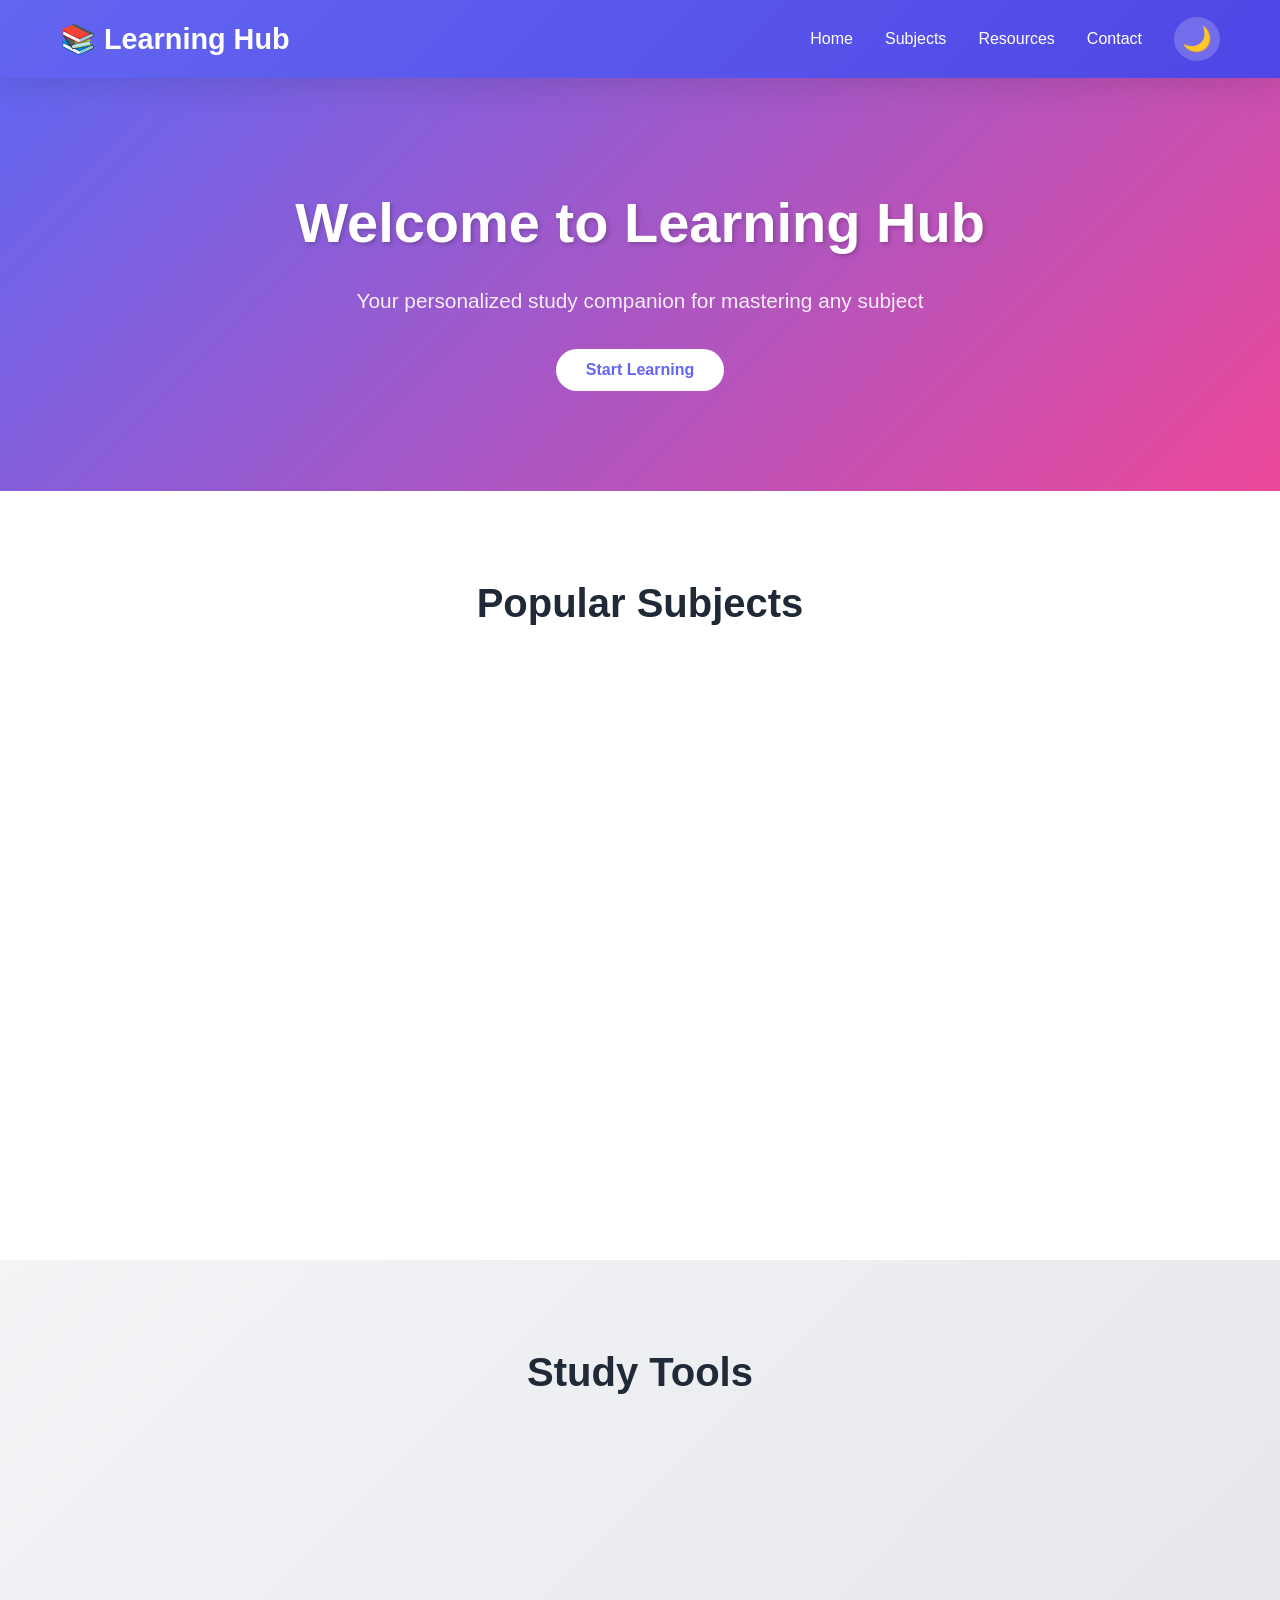
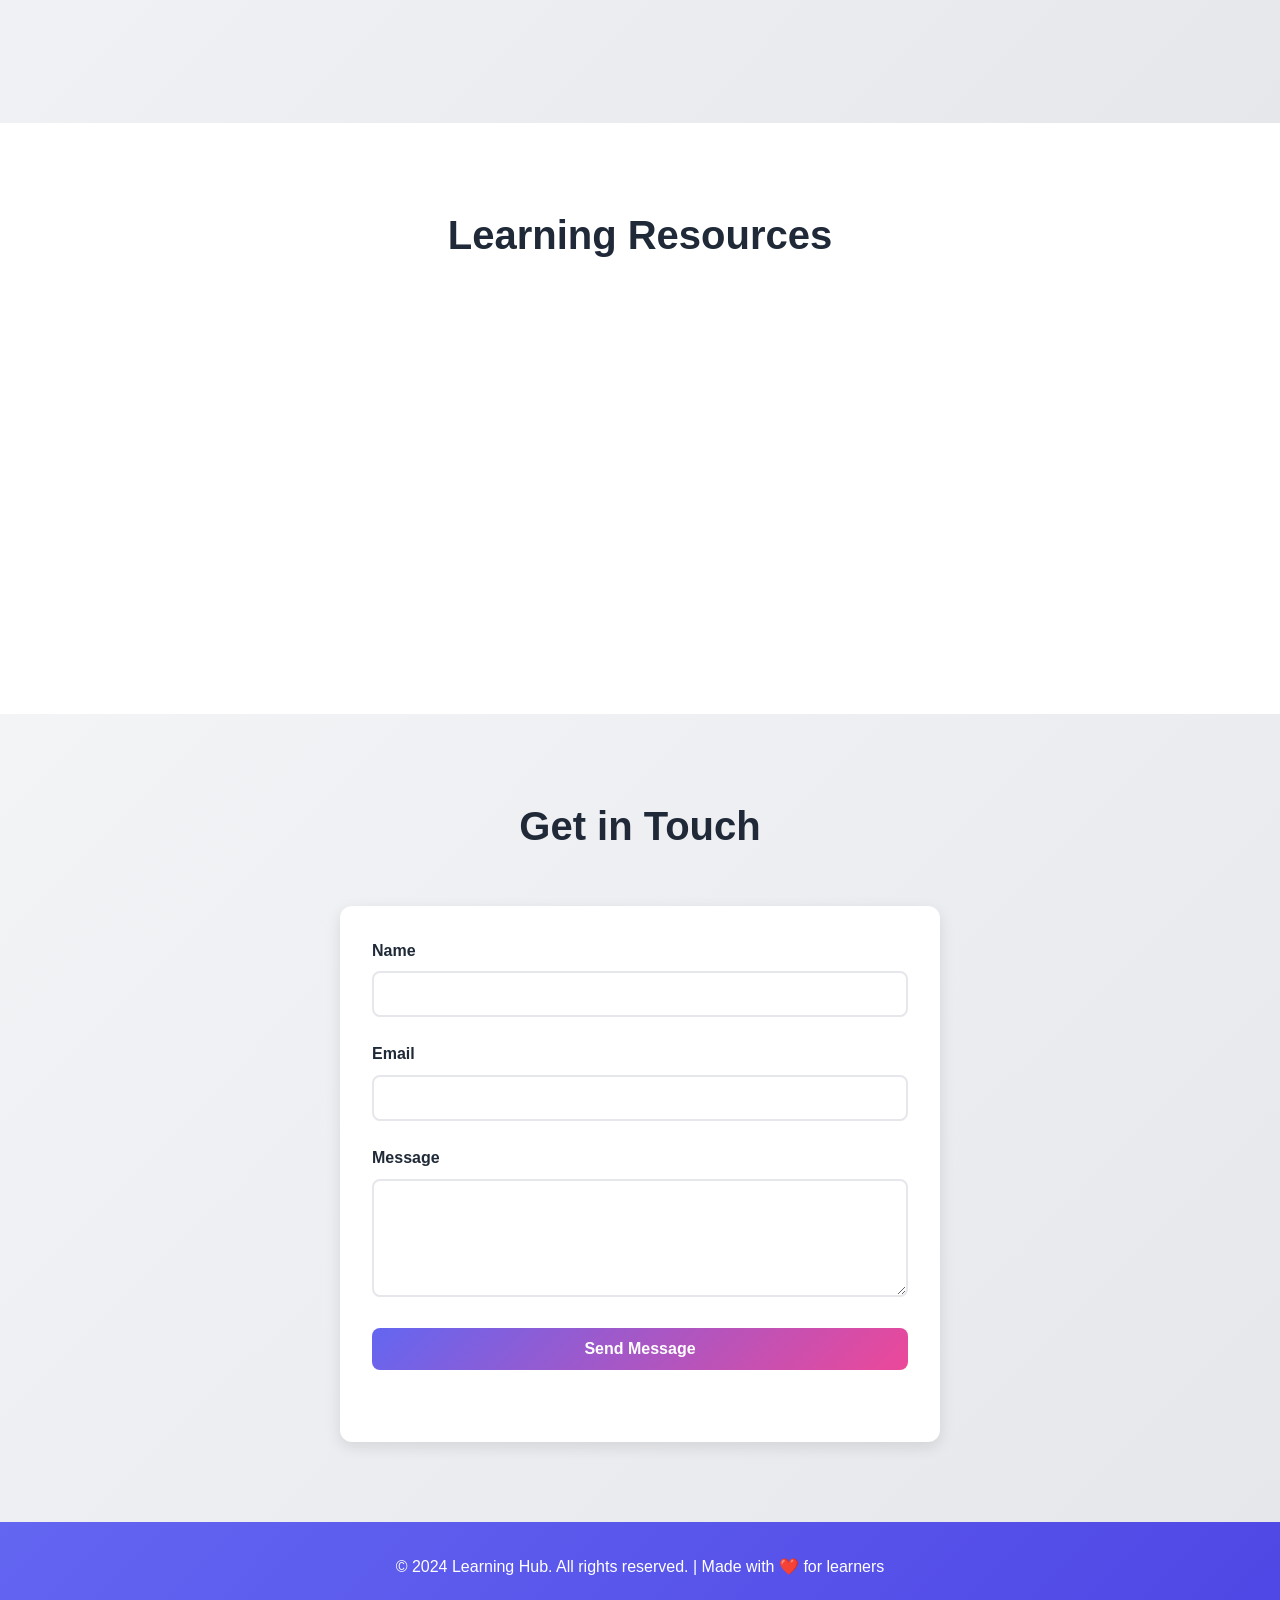
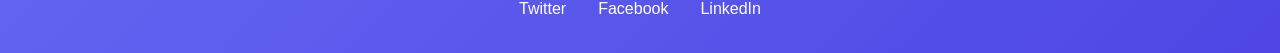
==== index.html @ 3aafb818 "Initial commit: Add Learning Hub website with HTML, CSS, and JavaScript" ====
<!DOCTYPE html>
<html lang="en">
<head>
    <meta charset="UTF-8">
    <meta name="viewport" content="width=device-width, initial-scale=1.0">
    <title>Learning Hub - Your Study Companion</title>
    <link rel="stylesheet" href="styles.css">
</head>
<body>
    <!-- Navigation -->
    <nav class="navbar">
        <div class="container">
            <div class="nav-brand">
                <h1>📚 Learning Hub</h1>
            </div>
            <ul class="nav-menu">
                <li><a href="#home">Home</a></li>
                <li><a href="#subjects">Subjects</a></li>
                <li><a href="#resources">Resources</a></li>
                <li><a href="#contact">Contact</a></li>
                <li><button id="theme-toggle" class="theme-btn">🌙</button></li>
            </ul>
            <div class="hamburger">
                <span></span>
                <span></span>
                <span></span>
            </div>
        </div>
    </nav>

    <!-- Hero Section -->
    <header id="home" class="hero">
        <div class="container">
            <div class="hero-content">
                <h2>Welcome to Learning Hub</h2>
                <p>Your personalized study companion for mastering any subject</p>
                <button class="cta-btn">Start Learning</button>
            </div>
        </div>
    </header>

    <!-- Subjects Section -->
    <section id="subjects" class="subjects">
        <div class="container">
            <h2>Popular Subjects</h2>
            <div class="subjects-grid">
                <div class="subject-card" data-subject="mathematics">
                    <div class="card-icon">🔢</div>
                    <h3>Mathematics</h3>
                    <p>Algebra, Geometry, Calculus & more</p>
                </div>
                <div class="subject-card" data-subject="science">
                    <div class="card-icon">🔬</div>
                    <h3>Science</h3>
                    <p>Physics, Chemistry, Biology</p>
                </div>
                <div class="subject-card" data-subject="history">
                    <div class="card-icon">🏛️</div>
                    <h3>History</h3>
                    <p>World events & civilizations</p>
                </div>
                <div class="subject-card" data-subject="language">
                    <div class="card-icon">🌐</div>
                    <h3>Languages</h3>
                    <p>Learn English, Spanish, French & more</p>
                </div>
                <div class="subject-card" data-subject="programming">
                    <div class="card-icon">💻</div>
                    <h3>Programming</h3>
                    <p>JavaScript, Python, Web Development</p>
                </div>
                <div class="subject-card" data-subject="art">
                    <div class="card-icon">🎨</div>
                    <h3>Arts</h3>
                    <p>Drawing, Design, and creativity</p>
                </div>
            </div>
        </div>
    </section>

    <!-- Study Tools Section -->
    <section class="study-tools">
        <div class="container">
            <h2>Study Tools</h2>
            <div class="tools-grid">
                <div class="tool-card">
                    <h3>📝 Note Taking</h3>
                    <p>Create and organize your study notes efficiently</p>
                </div>
                <div class="tool-card">
                    <h3>⏱️ Pomodoro Timer</h3>
                    <p>Manage your study sessions with the Pomodoro technique</p>
                </div>
                <div class="tool-card">
                    <h3>📊 Progress Tracker</h3>
                    <p>Monitor your learning progress and achievements</p>
                </div>
                <div class="tool-card">
                    <h3>🎯 Goal Setting</h3>
                    <p>Set and achieve your learning goals</p>
                </div>
            </div>
        </div>
    </section>

    <!-- Resources Section -->
    <section id="resources" class="resources">
        <div class="container">
            <h2>Learning Resources</h2>
            <div class="resources-list">
                <div class="resource-item">
                    <h3>📖 E-Books</h3>
                    <p>Access a library of free and premium e-books</p>
                </div>
                <div class="resource-item">
                    <h3>🎥 Video Tutorials</h3>
                    <p>Learn from expert video lessons on any topic</p>
                </div>
                <div class="resource-item">
                    <h3>🧠 Quizzes & Tests</h3>
                    <p>Test your knowledge with interactive quizzes</p>
                </div>
                <div class="resource-item">
                    <h3>👥 Community Forum</h3>
                    <p>Connect with other learners and experts</p>
                </div>
            </div>
        </div>
    </section>

    <!-- Contact Section -->
    <section id="contact" class="contact">
        <div class="container">
            <h2>Get in Touch</h2>
            <form id="contact-form" class="contact-form">
                <div class="form-group">
                    <label for="name">Name</label>
                    <input type="text" id="name" name="name" required>
                </div>
                <div class="form-group">
                    <label for="email">Email</label>
                    <input type="email" id="email" name="email" required>
                </div>
                <div class="form-group">
                    <label for="message">Message</label>
                    <textarea id="message" name="message" rows="5" required></textarea>
                </div>
                <button type="submit" class="submit-btn">Send Message</button>
                <div id="form-message" class="form-message"></div>
            </form>
        </div>
    </section>

    <!-- Footer -->
    <footer class="footer">
        <div class="container">
            <p>&copy; 2024 Learning Hub. All rights reserved. | Made with ❤️ for learners</p>
            <div class="social-links">
                <a href="#" class="social-icon">Twitter</a>
                <a href="#" class="social-icon">Facebook</a>
                <a href="#" class="social-icon">LinkedIn</a>
            </div>
        </div>
    </footer>

    <script src="script.js"></script>
</body>
</html>
---- styles.css ----
/* ==================== CSS Variables & Global Styles ==================== */
:root {
    --primary-color: #6366f1;
    --primary-dark: #4f46e5;
    --secondary-color: #ec4899;
    --text-light: #f3f4f6;
    --text-dark: #1f2937;
    --bg-light: #ffffff;
    --bg-dark: #111827;
    --border-color: #e5e7eb;
    --shadow: 0 10px 30px rgba(0, 0, 0, 0.1);
}

body.dark-mode {
    --text-light: #1f2937;
    --text-dark: #f3f4f6;
    --bg-light: #1f2937;
    --bg-dark: #111827;
    --border-color: #374151;
}

* {
    margin: 0;
    padding: 0;
    box-sizing: border-box;
}

html {
    scroll-behavior: smooth;
}

body {
    font-family: 'Segoe UI', Tahoma, Geneva, Verdana, sans-serif;
    background-color: var(--bg-light);
    color: var(--text-dark);
    line-height: 1.6;
    transition: background-color 0.3s, color 0.3s;
}

/* ==================== Container ==================== */
.container {
    max-width: 1200px;
    margin: 0 auto;
    padding: 0 20px;
}

/* ==================== Navigation ==================== */
.navbar {
    background: linear-gradient(135deg, var(--primary-color), var(--primary-dark));
    color: white;
    padding: 1rem 0;
    position: sticky;
    top: 0;
    z-index: 1000;
    box-shadow: var(--shadow);
}

.navbar .container {
    display: flex;
    justify-content: space-between;
    align-items: center;
}

.nav-brand h1 {
    font-size: 1.8rem;
    font-weight: 700;
}

.nav-menu {
    display: flex;
    list-style: none;
    gap: 2rem;
    align-items: center;
}

.nav-menu a {
    color: white;
    text-decoration: none;
    font-weight: 500;
    transition: opacity 0.3s;
}

.nav-menu a:hover {
    opacity: 0.8;
}

.theme-btn {
    background: rgba(255, 255, 255, 0.2);
    border: none;
    color: white;
    font-size: 1.5rem;
    cursor: pointer;
    padding: 0.5rem;
    border-radius: 50%;
    transition: background 0.3s;
}

.theme-btn:hover {
    background: rgba(255, 255, 255, 0.3);
}

.hamburger {
    display: none;
    flex-direction: column;
    cursor: pointer;
}

.hamburger span {
    width: 25px;
    height: 3px;
    background: white;
    margin: 5px 0;
    transition: 0.3s;
}

/* ==================== Hero Section ==================== */
.hero {
    background: linear-gradient(135deg, var(--primary-color), var(--secondary-color));
    color: white;
    padding: 100px 0;
    text-align: center;
}

.hero-content h2 {
    font-size: 3.5rem;
    margin-bottom: 1rem;
    text-shadow: 2px 2px 4px rgba(0, 0, 0, 0.2);
}

.hero-content p {
    font-size: 1.3rem;
    margin-bottom: 2rem;
    opacity: 0.9;
}

.cta-btn {
    background: white;
    color: var(--primary-color);
    border: none;
    padding: 12px 30px;
    font-size: 1rem;
    font-weight: 600;
    border-radius: 50px;
    cursor: pointer;
    transition: transform 0.3s, box-shadow 0.3s;
}

.cta-btn:hover {
    transform: translateY(-3px);
    box-shadow: 0 10px 25px rgba(0, 0, 0, 0.2);
}

/* ==================== Subjects Section ==================== */
.subjects {
    padding: 80px 0;
    background: var(--bg-light);
}

.subjects h2 {
    text-align: center;
    font-size: 2.5rem;
    margin-bottom: 3rem;
    color: var(--text-dark);
}

.subjects-grid {
    display: grid;
    grid-template-columns: repeat(auto-fit, minmax(300px, 1fr));
    gap: 2rem;
}

.subject-card {
    background: white;
    border: 2px solid var(--border-color);
    border-radius: 12px;
    padding: 2rem;
    text-align: center;
    transition: all 0.3s;
    cursor: pointer;
    box-shadow: 0 5px 15px rgba(0, 0, 0, 0.05);
}

body.dark-mode .subject-card {
    background: #1f2937;
}

.subject-card:hover {
    transform: translateY(-10px);
    box-shadow: var(--shadow);
    border-color: var(--primary-color);
}

.card-icon {
    font-size: 3rem;
    margin-bottom: 1rem;
}

.subject-card h3 {
    font-size: 1.5rem;
    margin-bottom: 0.5rem;
    color: var(--primary-color);
}

.subject-card p {
    color: #6b7280;
}

/* ==================== Study Tools Section ==================== */
.study-tools {
    padding: 80px 0;
    background: linear-gradient(135deg, #f3f4f6, #e5e7eb);
}

body.dark-mode .study-tools {
    background: linear-gradient(135deg, #1f2937, #111827);
}

.study-tools h2 {
    text-align: center;
    font-size: 2.5rem;
    margin-bottom: 3rem;
    color: var(--text-dark);
}

.tools-grid {
    display: grid;
    grid-template-columns: repeat(auto-fit, minmax(250px, 1fr));
    gap: 2rem;
}

.tool-card {
    background: white;
    padding: 2rem;
    border-radius: 12px;
    text-align: center;
    box-shadow: 0 5px 15px rgba(0, 0, 0, 0.05);
    transition: all 0.3s;
}

body.dark-mode .tool-card {
    background: #1f2937;
}

.tool-card:hover {
    transform: scale(1.05);
    box-shadow: var(--shadow);
}

.tool-card h3 {
    color: var(--primary-color);
    margin-bottom: 1rem;
    font-size: 1.3rem;
}

/* ==================== Resources Section ==================== */
.resources {
    padding: 80px 0;
    background: var(--bg-light);
}

.resources h2 {
    text-align: center;
    font-size: 2.5rem;
    margin-bottom: 3rem;
    color: var(--text-dark);
}

.resources-list {
    display: grid;
    grid-template-columns: repeat(auto-fit, minmax(280px, 1fr));
    gap: 2rem;
}

.resource-item {
    background: linear-gradient(135deg, var(--primary-color), var(--secondary-color));
    color: white;
    padding: 2rem;
    border-radius: 12px;
    transition: all 0.3s;
    cursor: pointer;
}

.resource-item:hover {
    transform: translateY(-5px);
    box-shadow: var(--shadow);
}

.resource-item h3 {
    font-size: 1.3rem;
    margin-bottom: 0.5rem;
}

/* ==================== Contact Section ==================== */
.contact {
    padding: 80px 0;
    background: linear-gradient(135deg, #f3f4f6, #e5e7eb);
}

body.dark-mode .contact {
    background: linear-gradient(135deg, #1f2937, #111827);
}

.contact h2 {
    text-align: center;
    font-size: 2.5rem;
    margin-bottom: 3rem;
    color: var(--text-dark);
}

.contact-form {
    max-width: 600px;
    margin: 0 auto;
    background: white;
    padding: 2rem;
    border-radius: 12px;
    box-shadow: 0 5px 15px rgba(0, 0, 0, 0.1);
}

body.dark-mode .contact-form {
    background: #1f2937;
}

.form-group {
    margin-bottom: 1.5rem;
}

.form-group label {
    display: block;
    margin-bottom: 0.5rem;
    font-weight: 600;
    color: var(--text-dark);
}

.form-group input,
.form-group textarea {
    width: 100%;
    padding: 0.75rem;
    border: 2px solid var(--border-color);
    border-radius: 8px;
    font-size: 1rem;
    font-family: inherit;
    background: var(--bg-light);
    color: var(--text-dark);
    transition: border-color 0.3s;
}

.form-group input:focus,
.form-group textarea:focus {
    outline: none;
    border-color: var(--primary-color);
}

.submit-btn {
    width: 100%;
    padding: 0.75rem;
    background: linear-gradient(135deg, var(--primary-color), var(--secondary-color));
    color: white;
    border: none;
    border-radius: 8px;
    font-size: 1rem;
    font-weight: 600;
    cursor: pointer;
    transition: all 0.3s;
}

.submit-btn:hover {
    transform: translateY(-2px);
    box-shadow: var(--shadow);
}

.form-message {
    margin-top: 1rem;
    text-align: center;
    font-weight: 600;
    min-height: 1.5rem;
}

.form-message.success {
    color: #10b981;
}

.form-message.error {
    color: #ef4444;
}

/* ==================== Footer ==================== */
.footer {
    background: linear-gradient(135deg, var(--primary-color), var(--primary-dark));
    color: white;
    padding: 2rem 0;
    text-align: center;
}

.social-links {
    margin-top: 1rem;
    display: flex;
    justify-content: center;
    gap: 2rem;
}

.social-icon {
    color: white;
    text-decoration: none;
    transition: opacity 0.3s;
}

.social-icon:hover {
    opacity: 0.8;
}

/* ==================== Responsive Design ==================== */
@media (max-width: 768px) {
    .hamburger {
        display: flex;
    }

    .nav-menu {
        position: fixed;
        left: -100%;
        top: 70px;
        flex-direction: column;
        background: linear-gradient(135deg, var(--primary-color), var(--primary-dark));
        width: 100%;
        text-align: center;
        transition: 0.3s;
        gap: 0;
    }

    .nav-menu.active {
        left: 0;
    }

    .nav-menu li {
        padding: 1rem;
    }

    .hero-content h2 {
        font-size: 2.5rem;
    }

    .hero-content p {
        font-size: 1rem;
    }

    .subjects h2,
    .study-tools h2,
    .resources h2,
    .contact h2 {
        font-size: 2rem;
    }

    .subjects-grid,
    .tools-grid,
    .resources-list {
        grid-template-columns: 1fr;
    }

    .hero {
        padding: 50px 0;
    }

    .subjects,
    .study-tools,
    .resources,
    .contact {
        padding: 50px 0;
    }
}

@media (max-width: 480px) {
    .hero-content h2 {
        font-size: 2rem;
    }

    .nav-brand h1 {
        font-size: 1.3rem;
    }
}
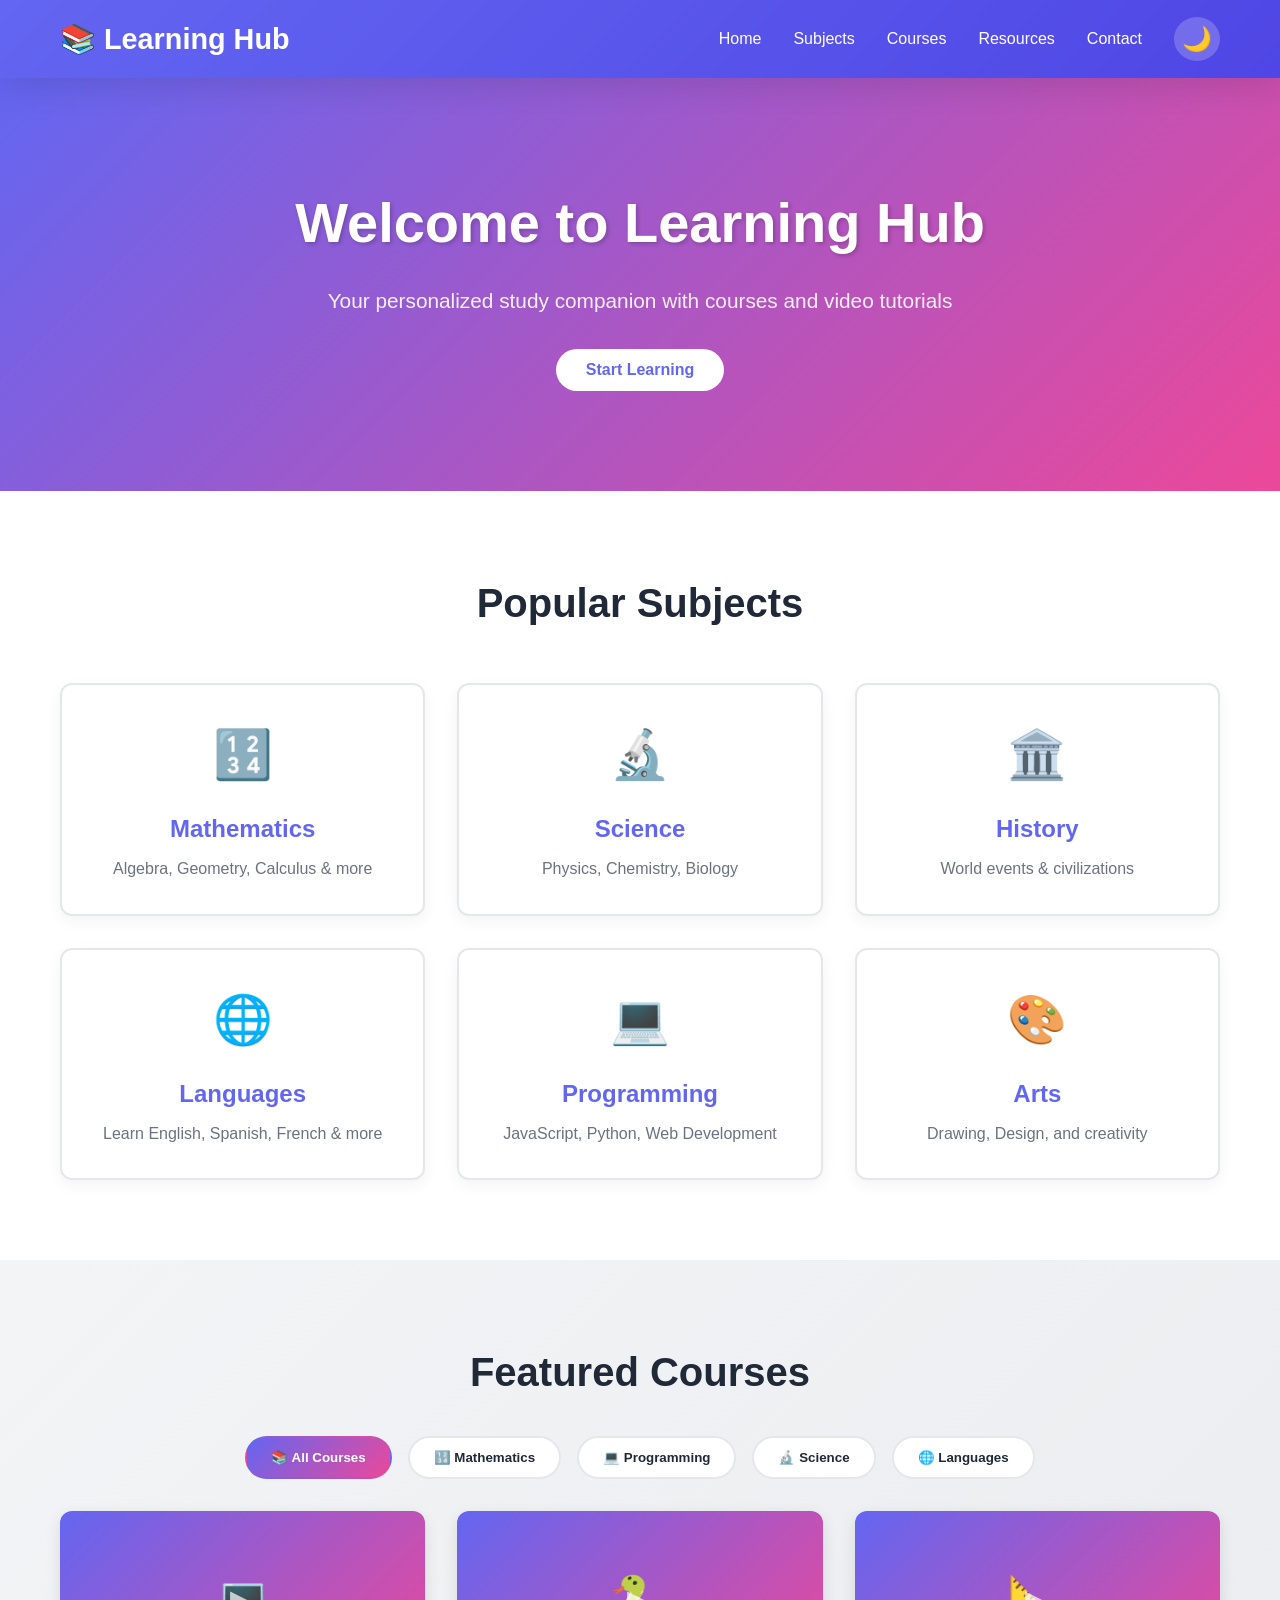
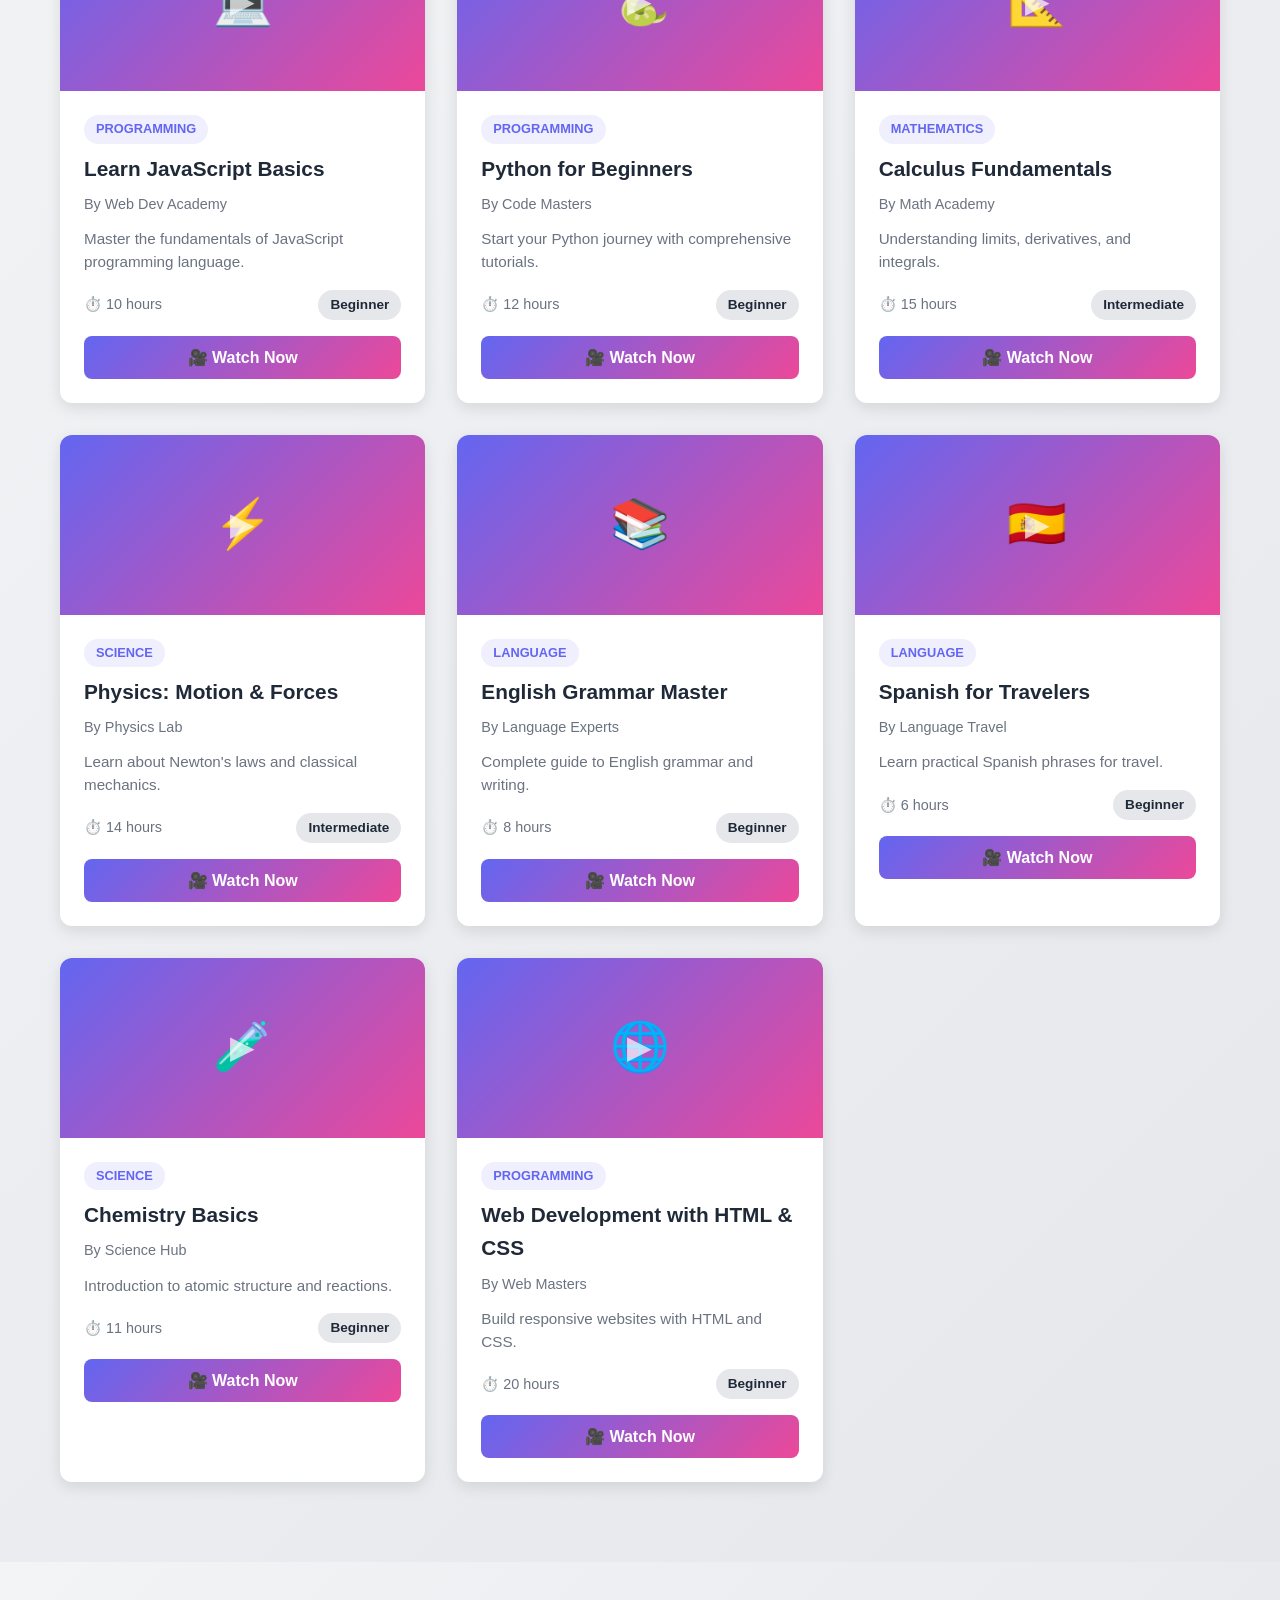
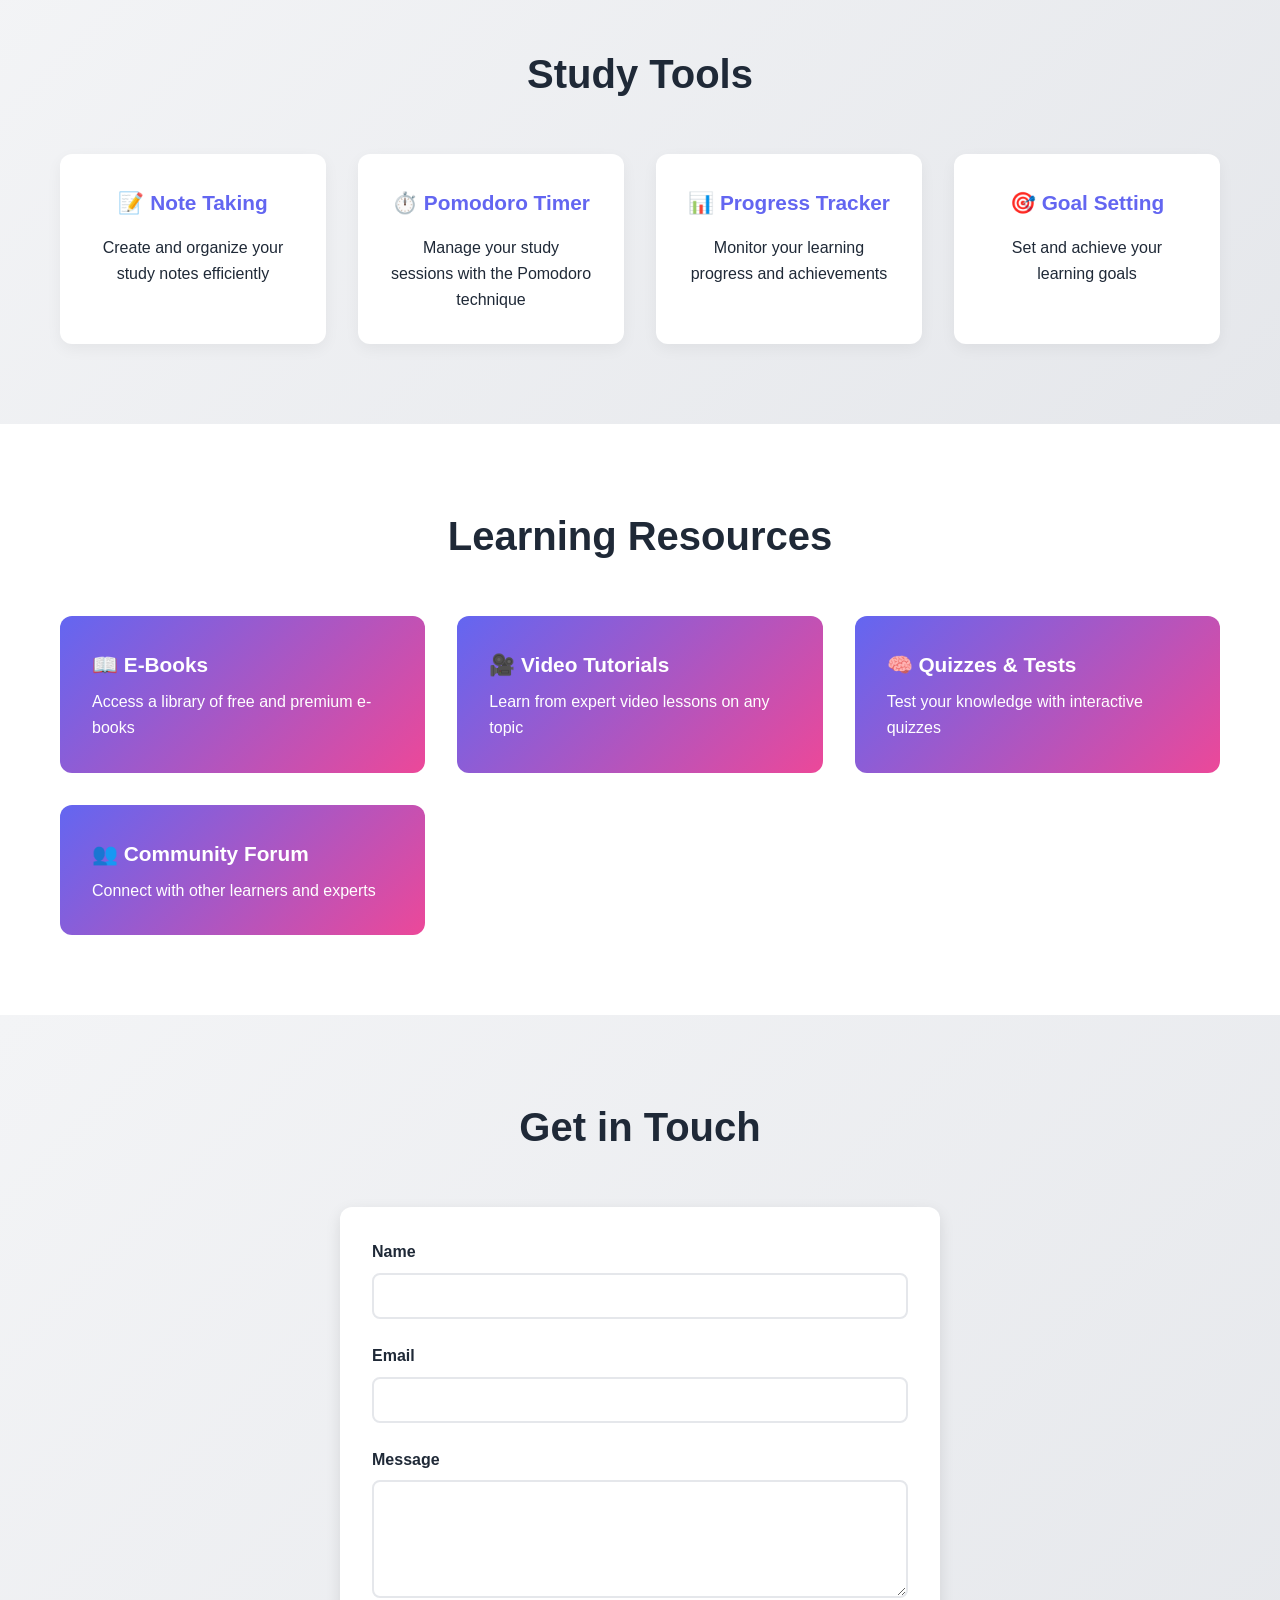
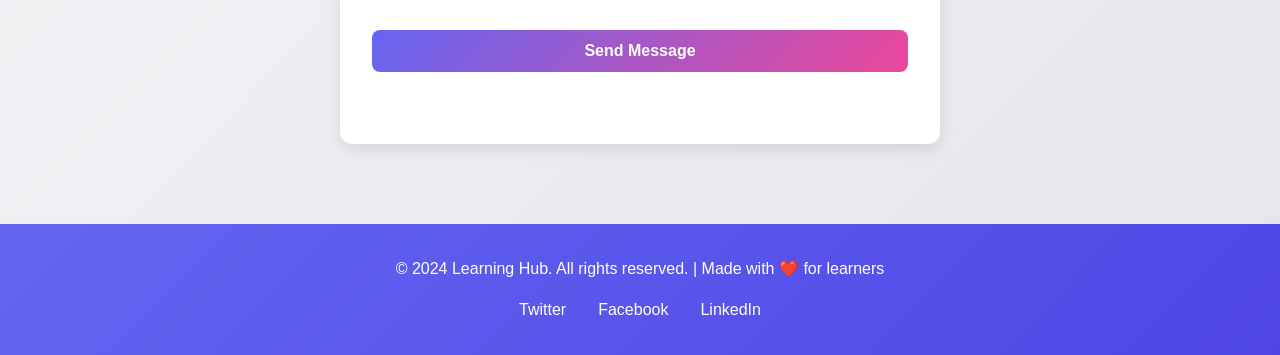
==== commit 3788be14: "Add study courses section with YouTube video integration" ====
--- a/index.html
+++ b/index.html
@@ -3,7 +3,7 @@
 <head>
     <meta charset="UTF-8">
     <meta name="viewport" content="width=device-width, initial-scale=1.0">
-    <title>Learning Hub - Your Study Companion</title>
+    <title>Learning Hub - Study Website with Courses</title>
     <link rel="stylesheet" href="styles.css">
 </head>
 <body>
@@ -16,6 +16,7 @@
             <ul class="nav-menu">
                 <li><a href="#home">Home</a></li>
                 <li><a href="#subjects">Subjects</a></li>
+                <li><a href="#courses">Courses</a></li>
                 <li><a href="#resources">Resources</a></li>
                 <li><a href="#contact">Contact</a></li>
                 <li><button id="theme-toggle" class="theme-btn">🌙</button></li>
@@ -33,7 +34,7 @@
         <div class="container">
             <div class="hero-content">
                 <h2>Welcome to Learning Hub</h2>
-                <p>Your personalized study companion for mastering any subject</p>
+                <p>Your personalized study companion with courses and video tutorials</p>
                 <button class="cta-btn">Start Learning</button>
             </div>
         </div>
@@ -78,6 +79,39 @@
         </div>
     </section>
 
+    <!-- Study Courses Section -->
+    <section id="courses" class="courses">
+        <div class="container">
+            <h2>Featured Courses</h2>
+            <div class="course-filter">
+                <button class="filter-btn active" data-category="all">📚 All Courses</button>
+                <button class="filter-btn" data-category="mathematics">🔢 Mathematics</button>
+                <button class="filter-btn" data-category="programming">💻 Programming</button>
+                <button class="filter-btn" data-category="science">🔬 Science</button>
+                <button class="filter-btn" data-category="language">🌐 Languages</button>
+            </div>
+            <div class="courses-grid" id="courses-grid">
+                <!-- Courses will be loaded here by JavaScript -->
+            </div>
+        </div>
+    </section>
+
+    <!-- Video Modal -->
+    <div id="video-modal" class="video-modal hidden">
+        <div class="modal-content">
+            <button class="modal-close">&times;</button>
+            <div class="modal-header">
+                <h3 id="video-title"></h3>
+            </div>
+            <div class="video-container">
+                <iframe id="video-frame" width="100%" height="500" frameborder="0" allowfullscreen></iframe>
+            </div>
+            <div class="video-info">
+                <p id="video-description"></p>
+            </div>
+        </div>
+    </div>
+
     <!-- Study Tools Section -->
     <section class="study-tools">
         <div class="container">
--- a/styles.css
+++ b/styles.css
@@ -205,6 +205,250 @@
     color: #6b7280;
 }
 
+/* ==================== Courses Section ==================== */
+.courses {
+    padding: 80px 0;
+    background: linear-gradient(135deg, #f3f4f6, #e5e7eb);
+}
+
+body.dark-mode .courses {
+    background: linear-gradient(135deg, #1f2937, #111827);
+}
+
+.courses h2 {
+    text-align: center;
+    font-size: 2.5rem;
+    margin-bottom: 2rem;
+    color: var(--text-dark);
+}
+
+.course-filter {
+    display: flex;
+    justify-content: center;
+    gap: 1rem;
+    margin-bottom: 2rem;
+    flex-wrap: wrap;
+}
+
+.filter-btn {
+    padding: 0.75rem 1.5rem;
+    border: 2px solid var(--border-color);
+    background: var(--bg-light);
+    color: var(--text-dark);
+    border-radius: 50px;
+    cursor: pointer;
+    font-weight: 600;
+    transition: all 0.3s;
+}
+
+body.dark-mode .filter-btn {
+    background: #1f2937;
+}
+
+.filter-btn:hover {
+    border-color: var(--primary-color);
+    background: rgba(99, 102, 241, 0.1);
+}
+
+.filter-btn.active {
+    background: linear-gradient(135deg, var(--primary-color), var(--secondary-color));
+    color: white;
+    border-color: transparent;
+}
+
+.courses-grid {
+    display: grid;
+    grid-template-columns: repeat(auto-fill, minmax(280px, 1fr));
+    gap: 2rem;
+}
+
+.course-card {
+    background: white;
+    border-radius: 12px;
+    overflow: hidden;
+    box-shadow: 0 5px 15px rgba(0, 0, 0, 0.1);
+    transition: all 0.3s;
+    cursor: pointer;
+}
+
+body.dark-mode .course-card {
+    background: #1f2937;
+}
+
+.course-card:hover {
+    transform: translateY(-10px);
+    box-shadow: var(--shadow);
+}
+
+.course-thumbnail {
+    width: 100%;
+    height: 180px;
+    background: linear-gradient(135deg, var(--primary-color), var(--secondary-color));
+    display: flex;
+    align-items: center;
+    justify-content: center;
+    font-size: 3rem;
+    position: relative;
+    overflow: hidden;
+}
+
+.course-thumbnail::after {
+    content: '▶';
+    position: absolute;
+    font-size: 2rem;
+    color: white;
+    opacity: 0.7;
+}
+
+.course-content {
+    padding: 1.5rem;
+}
+
+.course-category {
+    display: inline-block;
+    background: rgba(99, 102, 241, 0.1);
+    color: var(--primary-color);
+    padding: 0.25rem 0.75rem;
+    border-radius: 20px;
+    font-size: 0.8rem;
+    font-weight: 600;
+    margin-bottom: 0.5rem;
+}
+
+.course-title {
+    font-size: 1.3rem;
+    margin-bottom: 0.5rem;
+    color: var(--text-dark);
+}
+
+.course-instructor {
+    font-size: 0.9rem;
+    color: #6b7280;
+    margin-bottom: 0.75rem;
+}
+
+.course-description {
+    font-size: 0.95rem;
+    color: #6b7280;
+    margin-bottom: 1rem;
+    line-height: 1.5;
+}
+
+.course-meta {
+    display: flex;
+    gap: 1rem;
+    justify-content: space-between;
+    align-items: center;
+    margin-bottom: 1rem;
+}
+
+.course-duration {
+    font-size: 0.9rem;
+    color: #6b7280;
+}
+
+.course-level {
+    display: inline-block;
+    background: var(--border-color);
+    padding: 0.25rem 0.75rem;
+    border-radius: 20px;
+    font-size: 0.85rem;
+    font-weight: 600;
+}
+
+.course-button {
+    width: 100%;
+    padding: 0.75rem;
+    background: linear-gradient(135deg, var(--primary-color), var(--secondary-color));
+    color: white;
+    border: none;
+    border-radius: 8px;
+    font-size: 1rem;
+    font-weight: 600;
+    cursor: pointer;
+    transition: all 0.3s;
+}
+
+.course-button:hover {
+    transform: translateY(-2px);
+    box-shadow: var(--shadow);
+}
+
+/* ==================== Video Modal ==================== */
+.video-modal {
+    position: fixed;
+    top: 0;
+    left: 0;
+    right: 0;
+    bottom: 0;
+    background: rgba(0, 0, 0, 0.8);
+    display: flex;
+    align-items: center;
+    justify-content: center;
+    z-index: 2000;
+    backdrop-filter: blur(5px);
+}
+
+.video-modal.hidden {
+    display: none;
+}
+
+.modal-content {
+    background: var(--bg-light);
+    border-radius: 12px;
+    width: 90%;
+    max-width: 900px;
+    max-height: 90vh;
+    overflow-y: auto;
+    position: relative;
+}
+
+body.dark-mode .modal-content {
+    background: #1f2937;
+}
+
+.modal-close {
+    position: absolute;
+    top: 1rem;
+    right: 1rem;
+    background: rgba(239, 68, 68, 0.2);
+    border: none;
+    color: #ef4444;
+    font-size: 2rem;
+    cursor: pointer;
+    width: 40px;
+    height: 40px;
+    border-radius: 50%;
+    transition: all 0.3s;
+    z-index: 10;
+}
+
+.modal-close:hover {
+    background: rgba(239, 68, 68, 0.3);
+}
+
+.modal-header {
+    padding: 2rem;
+    border-bottom: 2px solid var(--border-color);
+}
+
+.modal-header h3 {
+    font-size: 1.8rem;
+    color: var(--text-dark);
+}
+
+.video-container {
+    padding: 2rem;
+    background: #000;
+    border-radius: 8px;
+    margin: 2rem;
+}
+
+.video-info {
+    padding: 2rem;
+    color: var(--text-dark);
+}
+
 /* ==================== Study Tools Section ==================== */
 .study-tools {
     padding: 80px 0;
@@ -338,10 +582,10 @@
     border: 2px solid var(--border-color);
     border-radius: 8px;
     font-size: 1rem;
+    background: var(--bg-light);
+    color: var(--text-dark);
+    transition: border-color 0.3s;
     font-family: inherit;
-    background: var(--bg-light);
-    color: var(--text-dark);
-    transition: border-color 0.3s;
 }
 
 .form-group input:focus,
@@ -406,6 +650,22 @@
 
 .social-icon:hover {
     opacity: 0.8;
+}
+
+.hidden {
+    display: none !important;
+}
+
+/* ==================== Animations ==================== */
+@keyframes slideIn {
+    from {
+        opacity: 0;
+        transform: translateY(10px);
+    }
+    to {
+        opacity: 1;
+        transform: translateY(0);
+    }
 }
 
 /* ==================== Responsive Design ==================== */
@@ -438,41 +698,43 @@
         font-size: 2.5rem;
     }
 
-    .hero-content p {
-        font-size: 1rem;
+    .courses-grid {
+        grid-template-columns: 1fr;
+    }
+
+    .course-filter {
+        flex-direction: column;
+    }
+
+    .filter-btn {
+        width: 100%;
+    }
+
+    .modal-content {
+        width: 95%;
+        max-height: 95vh;
+    }
+
+    .video-container {
+        padding: 1rem;
+        margin: 1rem;
+    }
+}
+
+@media (max-width: 480px) {
+    .hero-content h2 {
+        font-size: 2rem;
+    }
+
+    .nav-brand h1 {
+        font-size: 1.3rem;
     }
 
     .subjects h2,
+    .courses h2,
     .study-tools h2,
     .resources h2,
     .contact h2 {
-        font-size: 2rem;
-    }
-
-    .subjects-grid,
-    .tools-grid,
-    .resources-list {
-        grid-template-columns: 1fr;
-    }
-
-    .hero {
-        padding: 50px 0;
-    }
-
-    .subjects,
-    .study-tools,
-    .resources,
-    .contact {
-        padding: 50px 0;
-    }
-}
-
-@media (max-width: 480px) {
-    .hero-content h2 {
-        font-size: 2rem;
-    }
-
-    .nav-brand h1 {
-        font-size: 1.3rem;
-    }
-}+        font-size: 1.8rem;
+    }
+}
